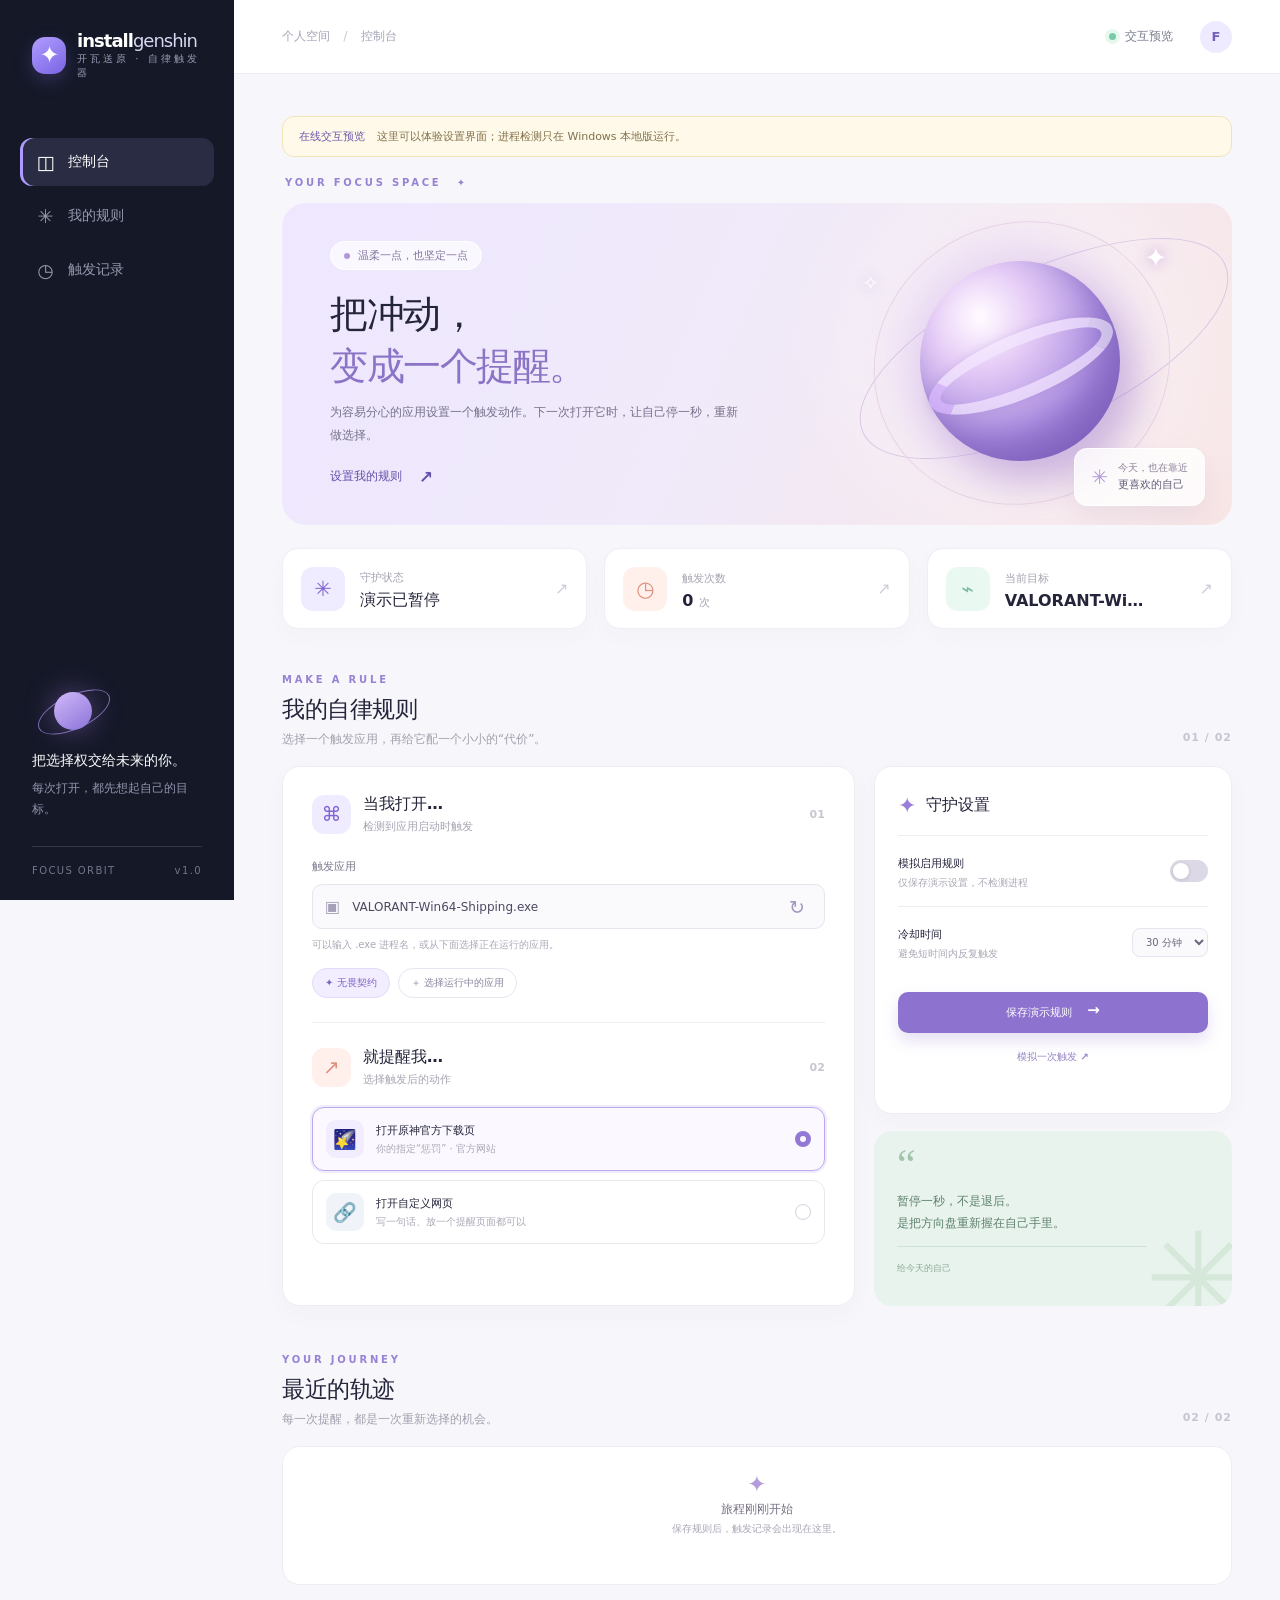
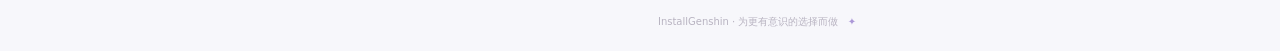
==== docs/index.html @ 208a24d2 "docs: add detailed usage guide and interactive preview" ====
<!doctype html>
<html lang="zh-CN">
<head>
  <meta charset="utf-8">
  <meta name="viewport" content="width=device-width,initial-scale=1">
  <meta name="theme-color" content="#101728">
  <title>InstallGenshin · 自律轨道</title>
  <link rel="stylesheet" href="style.css">
</head>
<body>
  <div class="shell">
    <aside class="sidebar">
      <a class="brand" href="/" aria-label="InstallGenshin 首页"><span class="brand-mark">✦</span><span>install<span class="brand-light">genshin</span><small>开瓦送原 · 自律触发器</small></span></a>
      <nav aria-label="主导航"><a class="nav-item active" href="#dashboard"><span>◫</span> 控制台</a><a class="nav-item" href="#rule"><span>✳</span> 我的规则</a><a class="nav-item" href="#activity"><span>◷</span> 触发记录</a></nav>
      <div class="sidebar-bottom"><div class="little-orbit"><span></span></div><strong>把选择权交给未来的你。</strong><p>每次打开，都先想起自己的目标。</p><div class="sidebar-foot">FOCUS ORBIT <span>v1.0</span></div></div>
    </aside>
    <main id="dashboard">
      <header class="topbar"><span class="breadcrumb">个人空间 <span>/</span> 控制台</span><div class="top-right"><span class="live-dot"></span> 交互预览 <span class="avatar">F</span></div></header>
      <div class="content">
        <div class="demo-banner"><strong>在线交互预览</strong><span>这里可以体验设置界面；进程检测只在 Windows 本地版运行。</span></div>
        <div class="eyebrow">YOUR FOCUS SPACE <span>✦</span></div>
        <section class="hero"><div class="hero-copy"><div class="hero-pill"><span></span> 温柔一点，也坚定一点</div><h1>把冲动，<br><em>变成一个提醒。</em></h1><p>为容易分心的应用设置一个触发动作。下一次打开它时，让自己停一秒，重新做选择。</p><a href="#rule" class="hero-link">设置我的规则 <span>↗</span></a></div><div class="hero-art" aria-hidden="true"><div class="orbit orbit-one"></div><div class="orbit orbit-two"></div><div class="planet"><div class="planet-glow"></div><div class="planet-core"></div></div><div class="star star-a">✦</div><div class="star star-b">✧</div><div class="star star-c">✦</div><div class="floating-card"><span>✳</span><div>今天，也在靠近<br><strong>更喜欢的自己</strong></div></div></div></section>
        <section class="stats" aria-label="状态概览"><div class="stat-card"><div class="stat-icon lavender">✳</div><div><span>守护状态</span><strong id="statusText">加载中…</strong></div><span class="stat-arrow">↗</span></div><div class="stat-card"><div class="stat-icon peach">◷</div><div><span>触发次数</span><strong id="triggerCount">0 <small>次</small></strong></div><span class="stat-arrow">↗</span></div><div class="stat-card"><div class="stat-icon mint">⌁</div><div><span>当前目标</span><strong id="targetText">尚未设置</strong></div><span class="stat-arrow">↗</span></div></section>
        <div class="section-heading" id="rule"><div><span class="section-kicker">MAKE A RULE</span><h2>我的自律规则</h2><p>选择一个触发应用，再给它配一个小小的“代价”。</p></div><span class="step-label">01 / 02</span></div>
        <div class="workspace-grid"><section class="panel rule-panel"><div class="panel-head"><div class="panel-icon violet">⌘</div><div><h3>当我打开…</h3><p>检测到应用启动时触发</p></div><span class="number-badge">01</span></div><label for="processName" class="field-label">触发应用</label><div class="input-wrap"><span class="input-icon">▣</span><input id="processName" autocomplete="off" spellcheck="false" placeholder="例如 VALORANT-Win64-Shipping.exe"><button id="refreshProcesses" type="button" title="刷新运行中的应用">↻</button></div><div class="field-hint">可以输入 .exe 进程名，或从下面选择正在运行的应用。</div><div class="preset-row"><button class="chip selected" type="button" data-process="VALORANT-Win64-Shipping.exe">✦ 无畏契约</button><button class="chip" type="button" id="showProcesses">＋ 选择运行中的应用</button></div><div id="processList" class="process-list hidden"></div><div class="divider"></div><div class="panel-head action-heading"><div class="panel-icon coral">↗</div><div><h3>就提醒我…</h3><p>选择触发后的动作</p></div><span class="number-badge">02</span></div><div class="action-options"><label class="action-option chosen"><input type="radio" name="action" value="genshin" checked><span class="action-emoji">🌠</span><span class="action-label"><strong>打开原神官方下载页</strong><small>你的指定“惩罚” · 官方网站</small></span><span class="radio-mark"></span></label><label class="action-option"><input type="radio" name="action" value="custom"><span class="action-emoji">🔗</span><span class="action-label"><strong>打开自定义网页</strong><small>写一句话、放一个提醒页面都可以</small></span><span class="radio-mark"></span></label></div><div id="customUrlField" class="custom-url hidden"><label for="customUrl" class="field-label">网页地址</label><input id="customUrl" type="url" placeholder="https://example.com" inputmode="url"></div></section>
        <aside class="side-stack"><section class="panel settings-panel"><div class="panel-title"><span class="settings-spark">✦</span><h3>守护设置</h3></div><div class="setting-row"><div><strong>模拟启用规则</strong><p>仅保存演示设置，不检测进程</p></div><label class="switch"><input id="enabled" type="checkbox"><span></span></label></div><div class="setting-row cooldown-row"><div><strong>冷却时间</strong><p>避免短时间内反复触发</p></div><div class="select-wrap"><select id="cooldown"><option value="0">无</option><option value="5">5 分钟</option><option value="15">15 分钟</option><option value="30" selected>30 分钟</option><option value="60">1 小时</option><option value="180">3 小时</option><option value="1440">24 小时</option></select></div></div><button id="saveButton" class="primary-button" type="button">保存规则 <span>→</span></button><button id="testButton" class="text-button" type="button">模拟一次触发 ↗</button><div id="message" role="status" aria-live="polite"></div></section><section class="quote-card"><span class="quote-mark">“</span><p>暂停一秒，不是退后。<br>是把方向盘重新握在自己手里。</p><div class="quote-line"></div><span>给今天的自己</span><div class="quote-star">✳</div></section></aside></div>
        <section class="activity-section" id="activity"><div class="section-heading activity-head"><div><span class="section-kicker">YOUR JOURNEY</span><h2>最近的轨迹</h2><p>每一次提醒，都是一次重新选择的机会。</p></div><span class="step-label">02 / 02</span></div><div id="activityList" class="activity-list"><div class="empty"><span>✦</span><strong>旅程刚刚开始</strong><p>保存规则后，触发记录会出现在这里。</p></div></div></section>
        <footer>InstallGenshin · 为更有意识的选择而做 <span>✦</span></footer>
      </div>
    </main>
  </div>
  <script src="app.js"></script>
</body>
</html>
---- docs/style.css ----
:root{font-family:'Segoe UI','Microsoft YaHei UI','Microsoft YaHei',system-ui,sans-serif;color:#24243b;background:#f7f7fb;font-synthesis:none}*{box-sizing:border-box}html{scroll-behavior:smooth}body{margin:0}button,input,select{font:inherit}button{cursor:pointer}.shell{display:grid;grid-template-columns:234px minmax(0,1fr);min-height:100vh}.sidebar{position:sticky;top:0;height:100vh;background:#141827;color:#fff;padding:30px 20px 24px;display:flex;flex-direction:column}.brand{display:flex;align-items:center;gap:11px;color:#fff;text-decoration:none;font-size:18px;font-weight:800;letter-spacing:-1px;padding:0 12px}.brand-mark{display:grid;place-items:center;width:37px;height:37px;border-radius:13px;background:linear-gradient(145deg,#b19dff,#7a64e4);color:#fff;font-size:24px;box-shadow:0 7px 18px #7163c04d}.brand-light{font-weight:400;color:#d9d7f1}.brand small{display:block;font-size:10px;letter-spacing:3px;color:#9b9bb4;font-weight:500;margin-top:1px}.sidebar nav{display:grid;gap:6px;margin-top:58px}.nav-item{display:flex;align-items:center;gap:12px;color:#969aae;text-decoration:none;font-size:14px;font-weight:600;padding:13px 15px;border-radius:12px}.nav-item span{font-size:19px;width:21px;text-align:center}.nav-item:hover,.nav-item.active{background:#292c42;color:#fff}.nav-item.active{box-shadow:inset 3px 0 #af9bff}.sidebar-bottom{margin-top:auto;padding:10px 12px 0}.little-orbit{height:75px;position:relative}.little-orbit:before{content:'';position:absolute;width:76px;height:32px;left:3px;top:20px;border:1px solid #7b6fb0;border-radius:50%;transform:rotate(-25deg)}.little-orbit span{position:absolute;width:38px;height:38px;background:linear-gradient(145deg,#d2b9fa,#8a73d8);border-radius:50%;left:22px;top:17px;box-shadow:0 0 30px #a77ae37a}.sidebar-bottom strong{font-size:14px}.sidebar-bottom p{font-size:12px;line-height:1.7;color:#9295ad;margin:8px 0 27px}.sidebar-foot{font-size:10px;letter-spacing:1.4px;color:#73768b;border-top:1px solid #343648;padding-top:18px;display:flex;justify-content:space-between}main{min-width:0}.topbar{height:74px;background:#fff;border-bottom:1px solid #ededf3;display:flex;align-items:center;justify-content:space-between;padding:0 48px}.breadcrumb{font-size:12px;color:#a4a5b6;font-weight:700}.breadcrumb span{margin:0 9px;color:#d3d3dc}.top-right{display:flex;align-items:center;gap:9px;color:#787d8f;font-size:12px;font-weight:700}.live-dot{width:7px;height:7px;background:#79caa9;border-radius:50%;box-shadow:0 0 0 4px #e7f8ee}.avatar{width:32px;height:32px;margin-left:18px;border-radius:50%;display:grid;place-items:center;color:#745fbb;background:#eeeaff;font-size:13px}.content{max-width:1320px;margin:auto;padding:42px 48px 18px}.eyebrow,.section-kicker{font-size:10px;letter-spacing:2.8px;font-weight:800;color:#9782d3}.eyebrow{margin:0 0 15px 3px}.eyebrow span{margin-left:9px}.hero{height:322px;border-radius:24px;background:linear-gradient(113deg,#eee7ff 0%,#f0eafa 45%,#f8e5e5 100%);position:relative;overflow:hidden;display:flex;align-items:center}.hero:before{content:'';position:absolute;inset:0;background:radial-gradient(circle at 79% 47%,#fff8 0,transparent 33%)}.hero-copy{position:relative;z-index:2;padding:42px 0 42px 48px;max-width:510px}.hero-pill{display:inline-flex;align-items:center;gap:8px;background:#ffffffae;border:1px solid #ffffff;border-radius:100px;padding:6px 13px;font-size:11px;color:#84749e;font-weight:700}.hero-pill span{width:6px;height:6px;background:#af97da;border-radius:50%}.hero h1{font-size:38px;line-height:1.35;letter-spacing:-1.5px;margin:19px 0 9px;font-weight:800}.hero h1 em{font-style:normal;color:#8b73c5}.hero p{max-width:410px;color:#77718b;font-size:12px;line-height:1.9;margin:0}.hero-link{display:inline-flex;gap:17px;align-items:center;margin-top:20px;color:#6550aa;font-weight:800;text-decoration:none;font-size:12px}.hero-link span{font-size:17px}.hero-art{position:absolute;right:0;top:0;width:47%;height:100%}.orbit{position:absolute;border:1px solid #d9c6e4;border-radius:50%;transform:rotate(-25deg)}.orbit-one{width:400px;height:157px;right:-12px;top:67px}.orbit-two{width:300px;height:280px;right:60px;top:20px;border-color:#ead5e6}.planet{position:absolute;right:112px;top:58px;width:200px;height:200px}.planet-glow{position:absolute;inset:-23px;border-radius:50%;background:#d0aeef4d;filter:blur(18px)}.planet-core{position:absolute;inset:0;border-radius:50%;background:radial-gradient(circle at 30% 28%,#fff9ff 2%,#e7cff7 24%,#aa8ce1 62%,#7556c1 100%);box-shadow:inset -18px -23px 31px #7154ad80,15px 20px 35px #8f69bd55}.planet-core:after{content:'';position:absolute;width:174px;height:40px;border:12px solid #f4e8ffb5;border-left-color:#dbbaffb5;border-right-color:#fff8;border-radius:50%;top:73px;left:2px;transform:rotate(-23deg);box-shadow:0 1px 10px #9674c54d}.star{position:absolute;color:#fff;text-shadow:0 0 15px #b78ad8}.star-a{font-size:27px;right:65px;top:39px}.star-b{font-size:20px;right:353px;top:68px}.star-c{font-size:14px;right:70px;bottom:50px}.floating-card{position:absolute;right:27px;bottom:19px;display:flex;align-items:center;gap:10px;background:#ffffffc9;backdrop-filter:blur(10px);padding:11px 16px;border:1px solid #fff;border-radius:13px;color:#8c8299;font-size:10px;line-height:1.6;box-shadow:0 12px 25px #a88eae24}.floating-card>span{font-size:20px;color:#b199dc}.floating-card strong{color:#615c77;font-size:11px}.stats{display:grid;grid-template-columns:repeat(3,1fr);gap:17px;margin:23px 0 39px}.stat-card{background:#fff;border:1px solid #efedf5;border-radius:16px;display:flex;align-items:center;gap:15px;padding:17px 18px;box-shadow:0 7px 22px #30235406}.stat-icon,.panel-icon{display:grid;place-items:center;flex:0 0 auto;border-radius:12px}.stat-icon{width:44px;height:44px;font-size:21px}.lavender,.violet{background:#f0ecff;color:#8063d4}.peach,.coral{background:#fff0eb;color:#df907f}.mint{background:#eaf8f2;color:#78bca0}.stat-card span:not(.stat-arrow){color:#a4a3b2;font-size:11px;font-weight:600}.stat-card strong{display:block;font-size:16px;margin-top:5px;max-width:150px;white-space:nowrap;overflow:hidden;text-overflow:ellipsis}.stat-card small{font-size:11px;color:#a2a1af}.stat-arrow{margin-left:auto;color:#d0cbd9}.section-heading{display:flex;justify-content:space-between;align-items:end;margin-bottom:18px}.section-heading h2{font-size:23px;letter-spacing:-.5px;margin:7px 0 6px}.section-heading p{color:#a1a0ae;font-size:12px;margin:0}.step-label{font-size:11px;font-weight:800;letter-spacing:1px;color:#c8c3d2;margin-bottom:4px}.workspace-grid{display:grid;grid-template-columns:minmax(0,1.6fr) minmax(280px,1fr);gap:19px}.panel{background:#fff;border:1px solid #efedf4;border-radius:18px;box-shadow:0 8px 25px #24213b07}.rule-panel{padding:27px 29px 29px}.panel-head{display:flex;align-items:center;gap:12px}.panel-icon{width:39px;height:39px;font-size:20px}.panel-head h3,.panel-title h3{font-size:16px;margin:0 0 4px}.panel-head p{font-size:11px;color:#a7a4b2;margin:0}.number-badge{margin-left:auto;color:#c9c5d2;font-size:11px;font-weight:800}.field-label{display:block;font-size:11px;font-weight:800;color:#79788b;margin:25px 0 10px}.input-wrap{height:45px;border:1px solid #e7e4ee;background:#fafafd;border-radius:10px;display:flex;align-items:center;padding:0 12px;gap:10px}.input-wrap:focus-within{border-color:#bba9ee;box-shadow:0 0 0 3px #eee8fd}.input-icon{color:#a7a0b9;font-size:16px}.input-wrap input{border:0;outline:0;background:transparent;width:100%;font-size:12px;color:#4b4960}.input-wrap button{border:0;background:transparent;color:#a397bc;font-size:19px;padding:3px 7px}.field-hint{color:#aaa8b7;font-size:10px;margin-top:9px}.preset-row{display:flex;gap:8px;margin-top:16px;flex-wrap:wrap}.chip{background:#fff;border:1px solid #e8e4f0;border-radius:100px;padding:7px 12px;font-size:10px;font-weight:700;color:#8c859e}.chip.selected{background:#f2edff;border-color:#e3d9fb;color:#8064c3}.chip:hover{border-color:#bba9ee}.process-list{max-height:152px;overflow:auto;display:grid;grid-template-columns:repeat(2,minmax(0,1fr));gap:5px;margin-top:11px}.process-list button{border:0;text-align:left;border-radius:7px;background:#f9f8fc;color:#797486;padding:8px;font-size:10px;overflow:hidden;text-overflow:ellipsis;white-space:nowrap}.process-list button:hover{background:#eee8fb;color:#6b51b8}.hidden{display:none!important}.divider{height:1px;background:#f0edf5;margin:24px 0}.action-heading{margin-bottom:20px}.action-options{display:grid;gap:9px}.action-option{border:1px solid #eae8ef;border-radius:12px;padding:12px 13px;display:flex;align-items:center;gap:12px;cursor:pointer}.action-option.chosen{background:#fbf9ff;border-color:#bca8ed;box-shadow:0 0 0 2px #f1ecfc}.action-option input{position:absolute;opacity:0}.action-emoji{display:grid;place-items:center;width:38px;height:38px;border-radius:10px;background:#f2ecff;font-size:19px}.action-option:nth-child(2) .action-emoji{background:#f0f3f8}.action-label{display:grid;gap:4px}.action-label strong{font-size:11px}.action-label small{font-size:10px;color:#aaa7b5}.radio-mark{width:16px;height:16px;border:1px solid #d5d0df;border-radius:50%;margin-left:auto;flex:0 0 auto}.chosen .radio-mark{border:5px solid #9278d4}.custom-url{margin-top:10px}.custom-url .field-label{margin:10px 0 7px}.custom-url input{width:100%;border:1px solid #e7e4ee;border-radius:9px;padding:10px;background:#fafafd;font-size:11px}.custom-url input:focus{outline:2px solid #e8dcff}.side-stack{display:grid;gap:17px;align-content:start}.settings-panel{padding:26px 23px}.panel-title{display:flex;align-items:center;gap:10px;margin-bottom:17px}.settings-spark{color:#9a7cd9;font-size:22px}.panel-title h3{margin:0}.setting-row{display:flex;justify-content:space-between;align-items:center;padding:16px 0;border-top:1px solid #f0eef4}.setting-row strong{font-size:11px}.setting-row p{font-size:10px;color:#aaa8b5;margin:5px 0 0}.switch{position:relative;width:38px;height:22px;flex:0 0 auto}.switch input{opacity:0;position:absolute}.switch span{display:block;background:#dcd8e5;border-radius:20px;height:22px;transition:.2s}.switch span:before{content:'';position:absolute;left:3px;top:3px;width:16px;height:16px;background:#fff;border-radius:50%;box-shadow:0 1px 4px #0002;transition:.2s}.switch input:checked+span{background:#9c82d7}.switch input:checked+span:before{transform:translateX(16px)}.switch input:focus-visible+span{outline:3px solid #cdb6ff}.select-wrap select{border:1px solid #e8e4ef;background:#faf9fc;border-radius:8px;padding:7px 9px;color:#6b667b;font-size:10px;outline:none}.primary-button{width:100%;background:#8d73cf;color:#fff;border:0;border-radius:10px;padding:13px 15px;font-weight:800;font-size:11px;margin-top:15px;box-shadow:0 8px 16px #8d73cf38;display:flex;justify-content:center;gap:15px}.primary-button:hover{background:#785fc0}.primary-button span{font-size:15px;line-height:10px}.text-button{background:none;border:0;color:#9783c6;font-size:10px;font-weight:700;display:block;margin:16px auto 0}.text-button:hover{text-decoration:underline}#message{font-size:10px;text-align:center;min-height:14px;margin-top:8px;color:#8a6fbe}#message.error{color:#c76767}.quote-card{height:175px;background:#e9f3ed;border-radius:18px;position:relative;overflow:hidden;padding:21px 23px;color:#5d806c}.quote-mark{font-family:Georgia,serif;font-size:42px;line-height:25px;color:#a1c4ac}.quote-card p{font-size:12px;line-height:1.8;font-weight:700;margin:9px 0 12px}.quote-line{height:1px;background:#cfe3d4;width:80%;margin-bottom:9px}.quote-card>span:last-of-type{font-size:9px;font-weight:700;color:#8bab95}.quote-star{position:absolute;right:-20px;bottom:-38px;font-size:128px;line-height:1;color:#d5e8da}.activity-section{margin-top:42px}.activity-list{background:#fff;border:1px solid #efedf4;border-radius:18px;overflow:hidden;min-height:139px}.empty{text-align:center;padding:24px;color:#aaa6b7}.empty span{font-size:23px;color:#b49bdc;display:block}.empty strong{display:block;color:#777184;font-size:12px;margin:4px 0}.empty p{font-size:10px;margin:0}.event{display:flex;align-items:center;gap:13px;padding:14px 22px;border-bottom:1px solid #f2f0f5}.event:last-child{border:0}.event-icon{display:grid;place-items:center;width:33px;height:33px;border-radius:10px;background:#f2ecff;color:#9b7ad6}.event:nth-child(2n) .event-icon{background:#eaf7f0;color:#86b99a}.event strong{font-size:11px}.event small{display:block;color:#aaa5b5;font-size:10px;margin-top:3px;word-break:break-all}.event time{margin-left:auto;white-space:nowrap;color:#b4b0bd;font-size:10px}footer{text-align:center;font-size:10px;color:#b8b3c1;padding:30px 0 4px}footer span{color:#ab97d7;margin-left:6px}@media(max-width:1060px){.content{padding:30px}.topbar{padding:0 30px}.hero-art{opacity:.75}.workspace-grid{grid-template-columns:1fr}.side-stack{grid-template-columns:1fr 1fr}.quote-card{height:auto;min-height:175px}}@media(max-width:720px){.shell{display:block}.sidebar{position:static;height:auto;padding:18px}.sidebar nav{display:flex;margin-top:20px;overflow:auto}.sidebar-bottom{display:none}.topbar{height:56px;padding:0 18px}.content{padding:25px 17px}.hero{height:350px}.hero-copy{padding:29px;align-self:start}.hero h1{font-size:31px}.hero-art{width:80%;top:100px;right:-70px;transform:scale(.65);opacity:.45}.stats{grid-template-columns:1fr;gap:9px;margin:15px 0 32px}.stat-card{padding:12px 15px}.side-stack{grid-template-columns:1fr}.rule-panel{padding:22px 18px}.process-list{grid-template-columns:1fr}.activity-section{margin-top:32px}}

.demo-banner{display:flex;align-items:center;gap:12px;background:#fff9e9;border:1px solid #f1e3ba;color:#827049;border-radius:12px;padding:12px 16px;margin-bottom:20px;font-size:11px}.demo-banner strong{color:#7057aa;white-space:nowrap}@media(max-width:720px){.demo-banner{align-items:flex-start;flex-direction:column;gap:4px}}
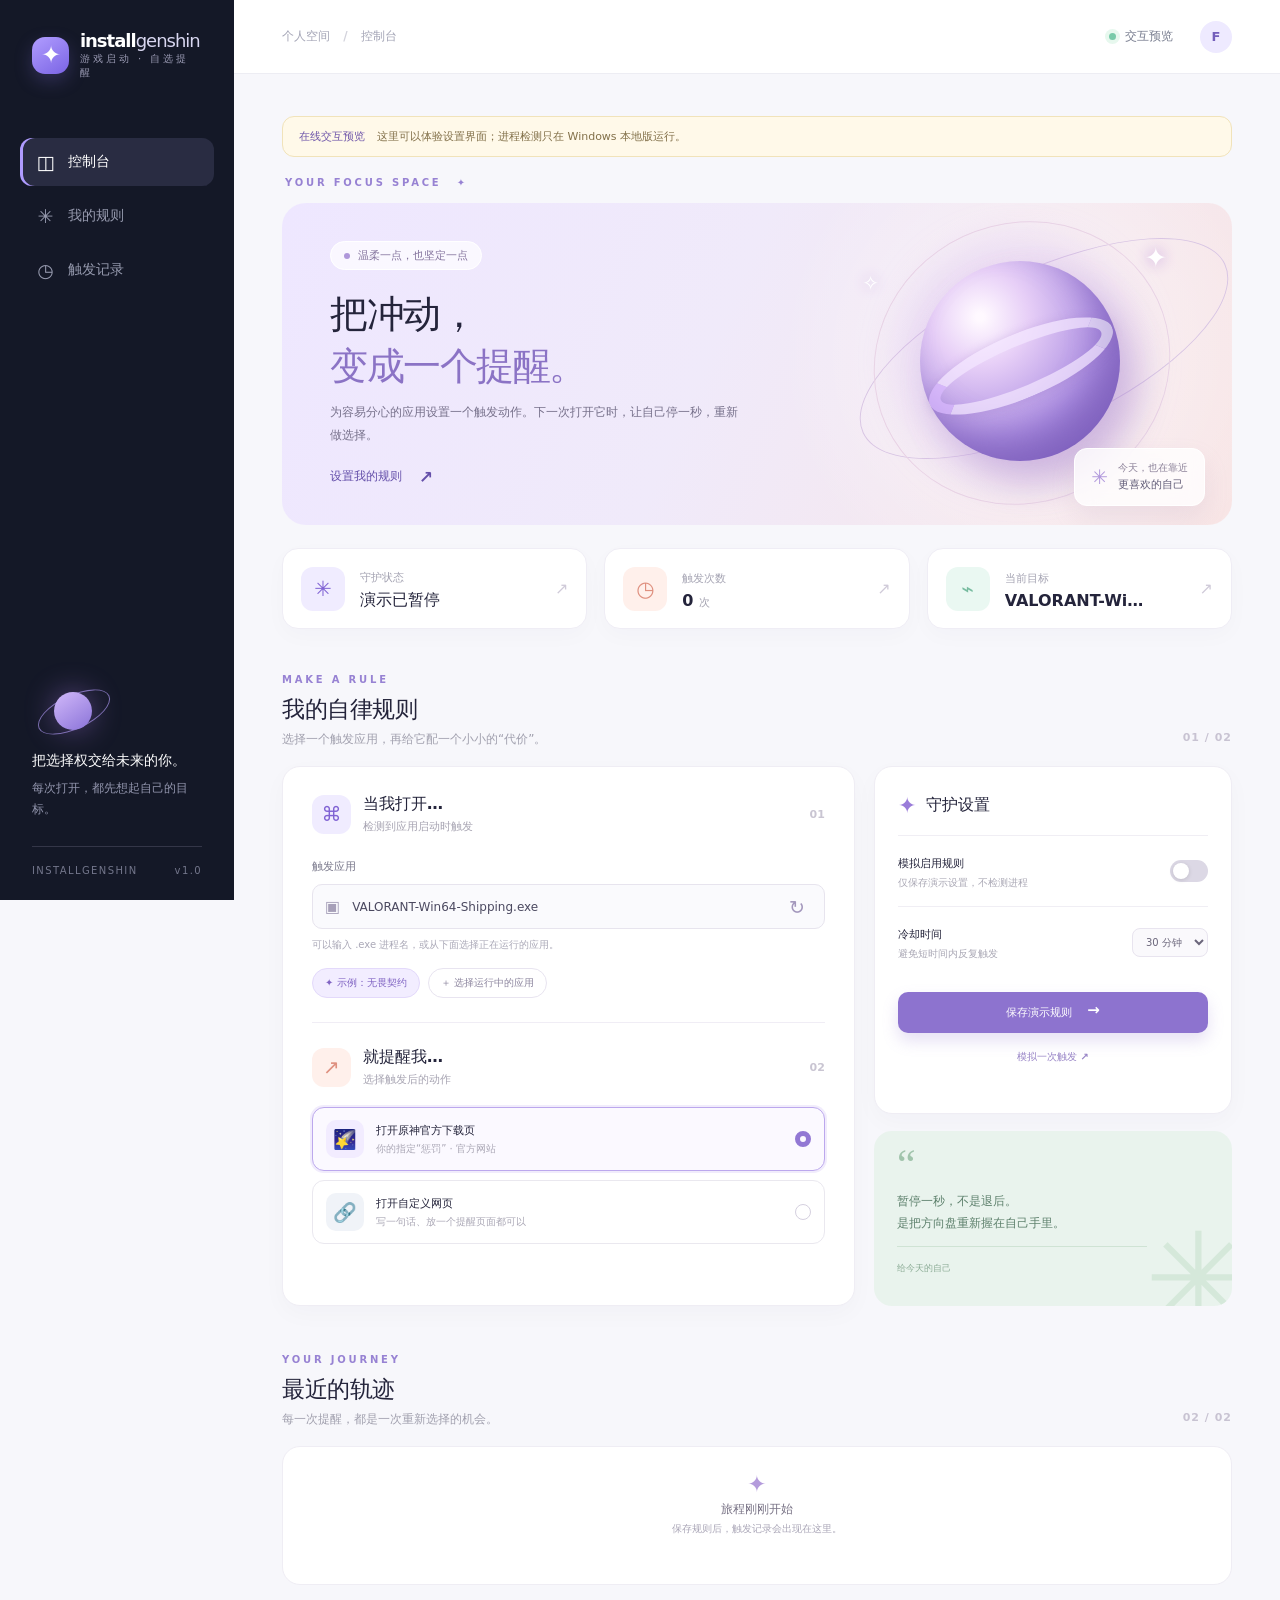
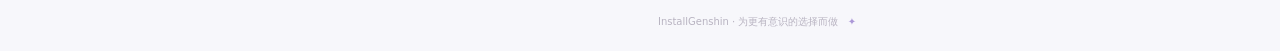
==== commit e92a4419: "docs: clarify configurable game triggers and fix examples" ====
--- a/docs/index.html
+++ b/docs/index.html
@@ -10,9 +10,9 @@
 <body>
   <div class="shell">
     <aside class="sidebar">
-      <a class="brand" href="/" aria-label="InstallGenshin 首页"><span class="brand-mark">✦</span><span>install<span class="brand-light">genshin</span><small>开瓦送原 · 自律触发器</small></span></a>
+      <a class="brand" href="./" aria-label="InstallGenshin 首页"><span class="brand-mark">✦</span><span>install<span class="brand-light">genshin</span><small>游戏启动 · 自选提醒</small></span></a>
       <nav aria-label="主导航"><a class="nav-item active" href="#dashboard"><span>◫</span> 控制台</a><a class="nav-item" href="#rule"><span>✳</span> 我的规则</a><a class="nav-item" href="#activity"><span>◷</span> 触发记录</a></nav>
-      <div class="sidebar-bottom"><div class="little-orbit"><span></span></div><strong>把选择权交给未来的你。</strong><p>每次打开，都先想起自己的目标。</p><div class="sidebar-foot">FOCUS ORBIT <span>v1.0</span></div></div>
+      <div class="sidebar-bottom"><div class="little-orbit"><span></span></div><strong>把选择权交给未来的你。</strong><p>每次打开，都先想起自己的目标。</p><div class="sidebar-foot">INSTALLGENSHIN <span>v1.0</span></div></div>
     </aside>
     <main id="dashboard">
       <header class="topbar"><span class="breadcrumb">个人空间 <span>/</span> 控制台</span><div class="top-right"><span class="live-dot"></span> 交互预览 <span class="avatar">F</span></div></header>
@@ -22,7 +22,7 @@
         <section class="hero"><div class="hero-copy"><div class="hero-pill"><span></span> 温柔一点，也坚定一点</div><h1>把冲动，<br><em>变成一个提醒。</em></h1><p>为容易分心的应用设置一个触发动作。下一次打开它时，让自己停一秒，重新做选择。</p><a href="#rule" class="hero-link">设置我的规则 <span>↗</span></a></div><div class="hero-art" aria-hidden="true"><div class="orbit orbit-one"></div><div class="orbit orbit-two"></div><div class="planet"><div class="planet-glow"></div><div class="planet-core"></div></div><div class="star star-a">✦</div><div class="star star-b">✧</div><div class="star star-c">✦</div><div class="floating-card"><span>✳</span><div>今天，也在靠近<br><strong>更喜欢的自己</strong></div></div></div></section>
         <section class="stats" aria-label="状态概览"><div class="stat-card"><div class="stat-icon lavender">✳</div><div><span>守护状态</span><strong id="statusText">加载中…</strong></div><span class="stat-arrow">↗</span></div><div class="stat-card"><div class="stat-icon peach">◷</div><div><span>触发次数</span><strong id="triggerCount">0 <small>次</small></strong></div><span class="stat-arrow">↗</span></div><div class="stat-card"><div class="stat-icon mint">⌁</div><div><span>当前目标</span><strong id="targetText">尚未设置</strong></div><span class="stat-arrow">↗</span></div></section>
         <div class="section-heading" id="rule"><div><span class="section-kicker">MAKE A RULE</span><h2>我的自律规则</h2><p>选择一个触发应用，再给它配一个小小的“代价”。</p></div><span class="step-label">01 / 02</span></div>
-        <div class="workspace-grid"><section class="panel rule-panel"><div class="panel-head"><div class="panel-icon violet">⌘</div><div><h3>当我打开…</h3><p>检测到应用启动时触发</p></div><span class="number-badge">01</span></div><label for="processName" class="field-label">触发应用</label><div class="input-wrap"><span class="input-icon">▣</span><input id="processName" autocomplete="off" spellcheck="false" placeholder="例如 VALORANT-Win64-Shipping.exe"><button id="refreshProcesses" type="button" title="刷新运行中的应用">↻</button></div><div class="field-hint">可以输入 .exe 进程名，或从下面选择正在运行的应用。</div><div class="preset-row"><button class="chip selected" type="button" data-process="VALORANT-Win64-Shipping.exe">✦ 无畏契约</button><button class="chip" type="button" id="showProcesses">＋ 选择运行中的应用</button></div><div id="processList" class="process-list hidden"></div><div class="divider"></div><div class="panel-head action-heading"><div class="panel-icon coral">↗</div><div><h3>就提醒我…</h3><p>选择触发后的动作</p></div><span class="number-badge">02</span></div><div class="action-options"><label class="action-option chosen"><input type="radio" name="action" value="genshin" checked><span class="action-emoji">🌠</span><span class="action-label"><strong>打开原神官方下载页</strong><small>你的指定“惩罚” · 官方网站</small></span><span class="radio-mark"></span></label><label class="action-option"><input type="radio" name="action" value="custom"><span class="action-emoji">🔗</span><span class="action-label"><strong>打开自定义网页</strong><small>写一句话、放一个提醒页面都可以</small></span><span class="radio-mark"></span></label></div><div id="customUrlField" class="custom-url hidden"><label for="customUrl" class="field-label">网页地址</label><input id="customUrl" type="url" placeholder="https://example.com" inputmode="url"></div></section>
+        <div class="workspace-grid"><section class="panel rule-panel"><div class="panel-head"><div class="panel-icon violet">⌘</div><div><h3>当我打开…</h3><p>检测到应用启动时触发</p></div><span class="number-badge">01</span></div><label for="processName" class="field-label">触发应用</label><div class="input-wrap"><span class="input-icon">▣</span><input id="processName" autocomplete="off" spellcheck="false" placeholder="例如 Game.exe"><button id="refreshProcesses" type="button" title="刷新运行中的应用">↻</button></div><div class="field-hint">可以输入 .exe 进程名，或从下面选择正在运行的应用。</div><div class="preset-row"><button class="chip selected" type="button" data-process="VALORANT-Win64-Shipping.exe">✦ 示例：无畏契约</button><button class="chip" type="button" id="showProcesses">＋ 选择运行中的应用</button></div><div id="processList" class="process-list hidden"></div><div class="divider"></div><div class="panel-head action-heading"><div class="panel-icon coral">↗</div><div><h3>就提醒我…</h3><p>选择触发后的动作</p></div><span class="number-badge">02</span></div><div class="action-options"><label class="action-option chosen"><input type="radio" name="action" value="genshin" checked><span class="action-emoji">🌠</span><span class="action-label"><strong>打开原神官方下载页</strong><small>你的指定“惩罚” · 官方网站</small></span><span class="radio-mark"></span></label><label class="action-option"><input type="radio" name="action" value="custom"><span class="action-emoji">🔗</span><span class="action-label"><strong>打开自定义网页</strong><small>写一句话、放一个提醒页面都可以</small></span><span class="radio-mark"></span></label></div><div id="customUrlField" class="custom-url hidden"><label for="customUrl" class="field-label">网页地址</label><input id="customUrl" type="url" placeholder="https://example.com" inputmode="url"></div></section>
         <aside class="side-stack"><section class="panel settings-panel"><div class="panel-title"><span class="settings-spark">✦</span><h3>守护设置</h3></div><div class="setting-row"><div><strong>模拟启用规则</strong><p>仅保存演示设置，不检测进程</p></div><label class="switch"><input id="enabled" type="checkbox"><span></span></label></div><div class="setting-row cooldown-row"><div><strong>冷却时间</strong><p>避免短时间内反复触发</p></div><div class="select-wrap"><select id="cooldown"><option value="0">无</option><option value="5">5 分钟</option><option value="15">15 分钟</option><option value="30" selected>30 分钟</option><option value="60">1 小时</option><option value="180">3 小时</option><option value="1440">24 小时</option></select></div></div><button id="saveButton" class="primary-button" type="button">保存规则 <span>→</span></button><button id="testButton" class="text-button" type="button">模拟一次触发 ↗</button><div id="message" role="status" aria-live="polite"></div></section><section class="quote-card"><span class="quote-mark">“</span><p>暂停一秒，不是退后。<br>是把方向盘重新握在自己手里。</p><div class="quote-line"></div><span>给今天的自己</span><div class="quote-star">✳</div></section></aside></div>
         <section class="activity-section" id="activity"><div class="section-heading activity-head"><div><span class="section-kicker">YOUR JOURNEY</span><h2>最近的轨迹</h2><p>每一次提醒，都是一次重新选择的机会。</p></div><span class="step-label">02 / 02</span></div><div id="activityList" class="activity-list"><div class="empty"><span>✦</span><strong>旅程刚刚开始</strong><p>保存规则后，触发记录会出现在这里。</p></div></div></section>
         <footer>InstallGenshin · 为更有意识的选择而做 <span>✦</span></footer>
